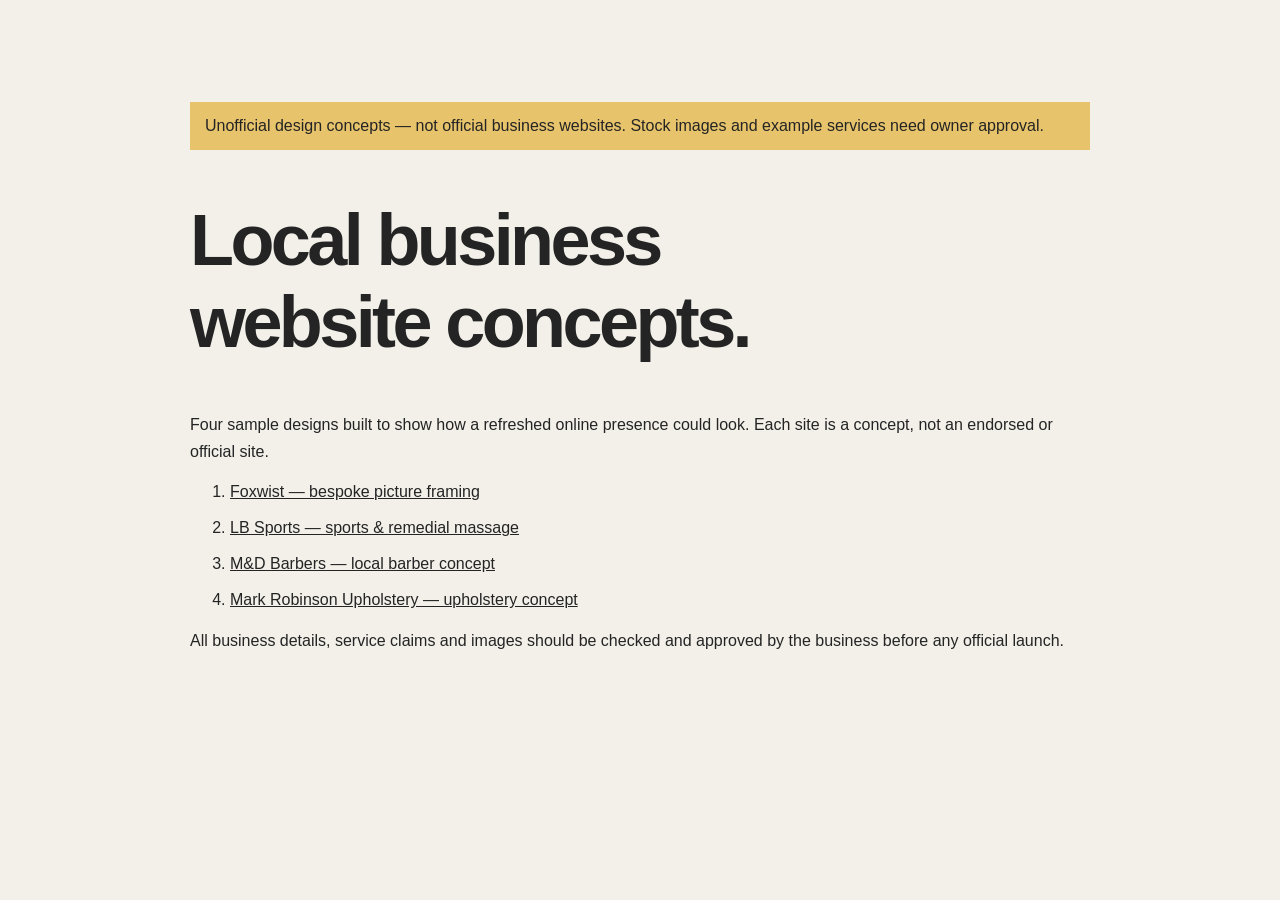
==== index.html @ 2e0d9e44 "Add four unofficial local business website concepts" ====
<!doctype html><html lang="en"><head><meta charset="utf-8"><meta name="viewport" content="width=device-width,initial-scale=1"><title>Shipston Business Website Concepts</title><style>body{font-family:Arial,sans-serif;background:#f3f0e9;color:#242424;padding:8vw;max-width:900px;margin:auto}h1{font-size:clamp(40px,7vw,72px);letter-spacing:-.05em}p{line-height:1.7}a{color:inherit}li{margin:18px 0}.notice{background:#e7c46c;padding:15px}</style></head><body><div class="notice">Unofficial design concepts — not official business websites. Stock images and example services need owner approval.</div><h1>Local business<br>website concepts.</h1><p>Four sample designs built to show how a refreshed online presence could look. Each site is a concept, not an endorsed or official site.</p><ol><li><a href="./foxwist/">Foxwist — bespoke picture framing</a></li><li><a href="./lb-sports/">LB Sports — sports & remedial massage</a></li><li><a href="./mandd-barbers/">M&D Barbers — local barber concept</a></li><li><a href="./mark-robinson-upholstery/">Mark Robinson Upholstery — upholstery concept</a></li></ol><p>All business details, service claims and images should be checked and approved by the business before any official launch.</p></body></html>
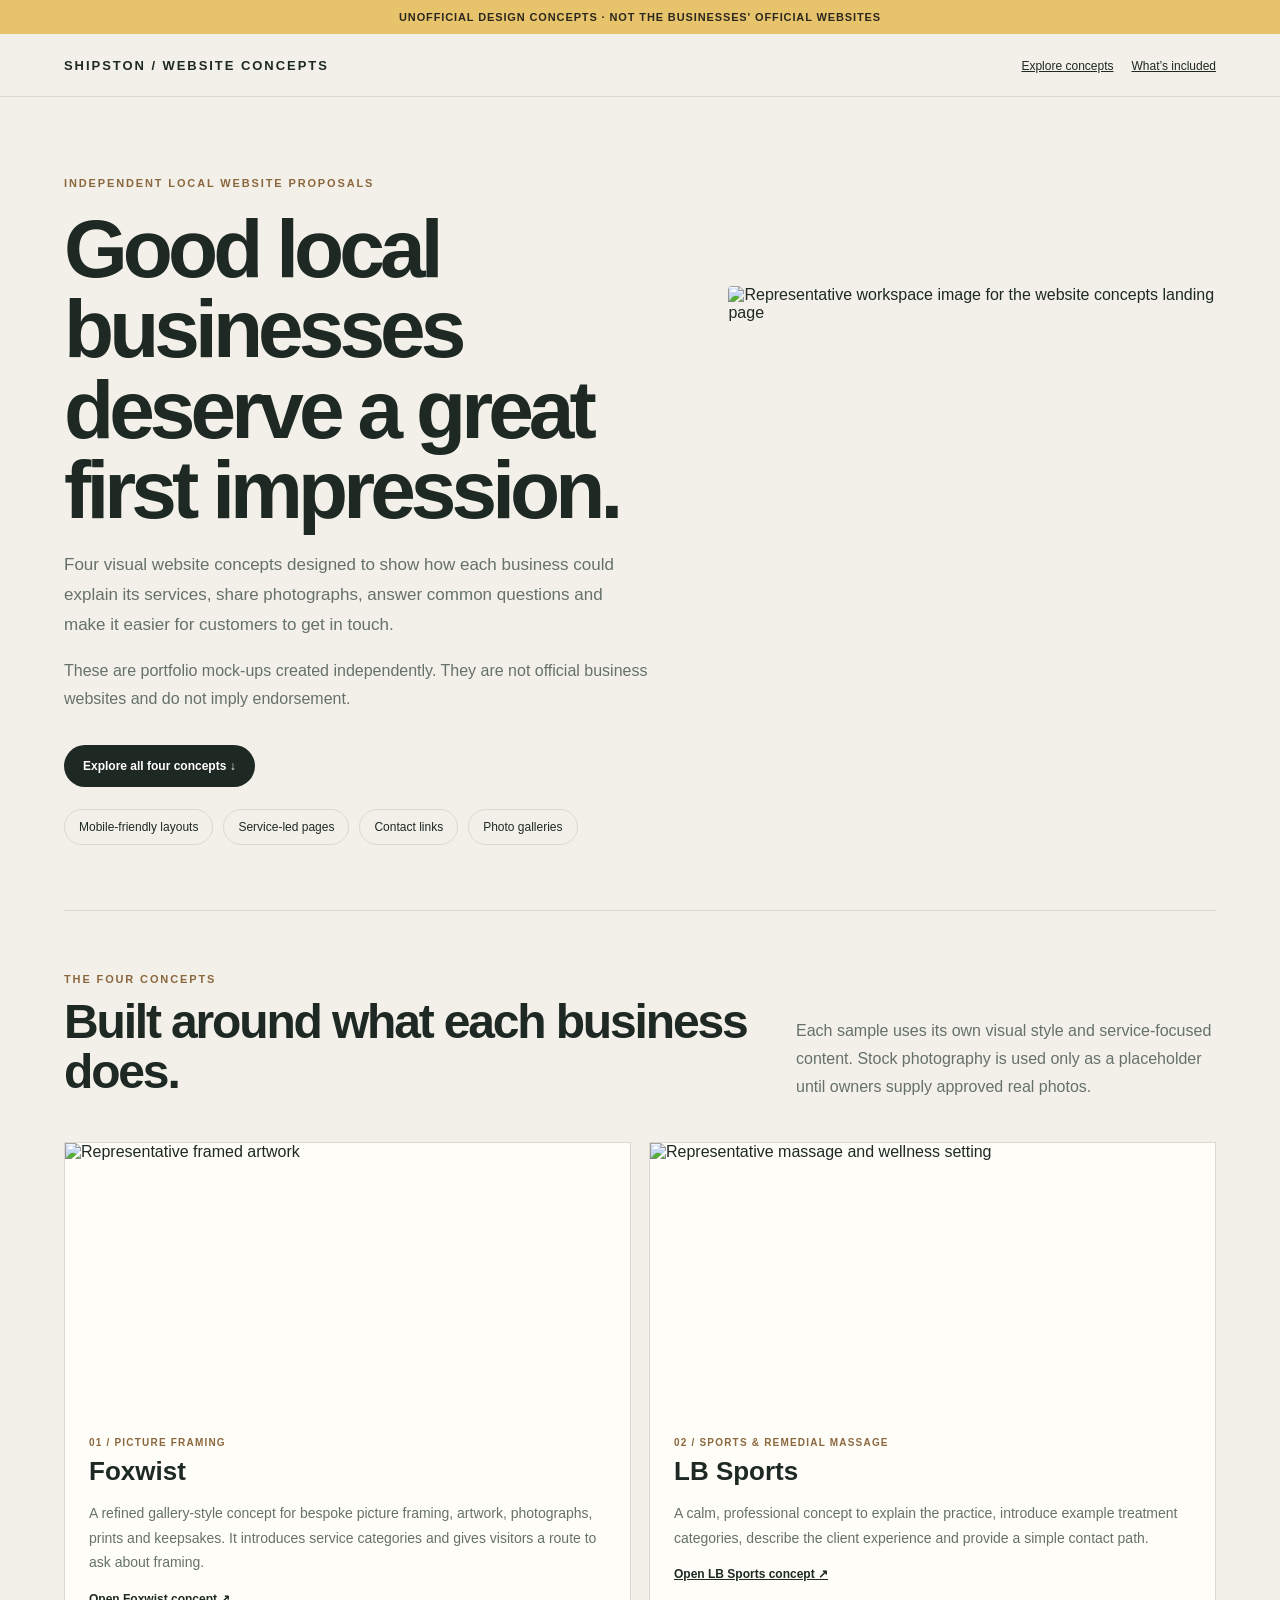
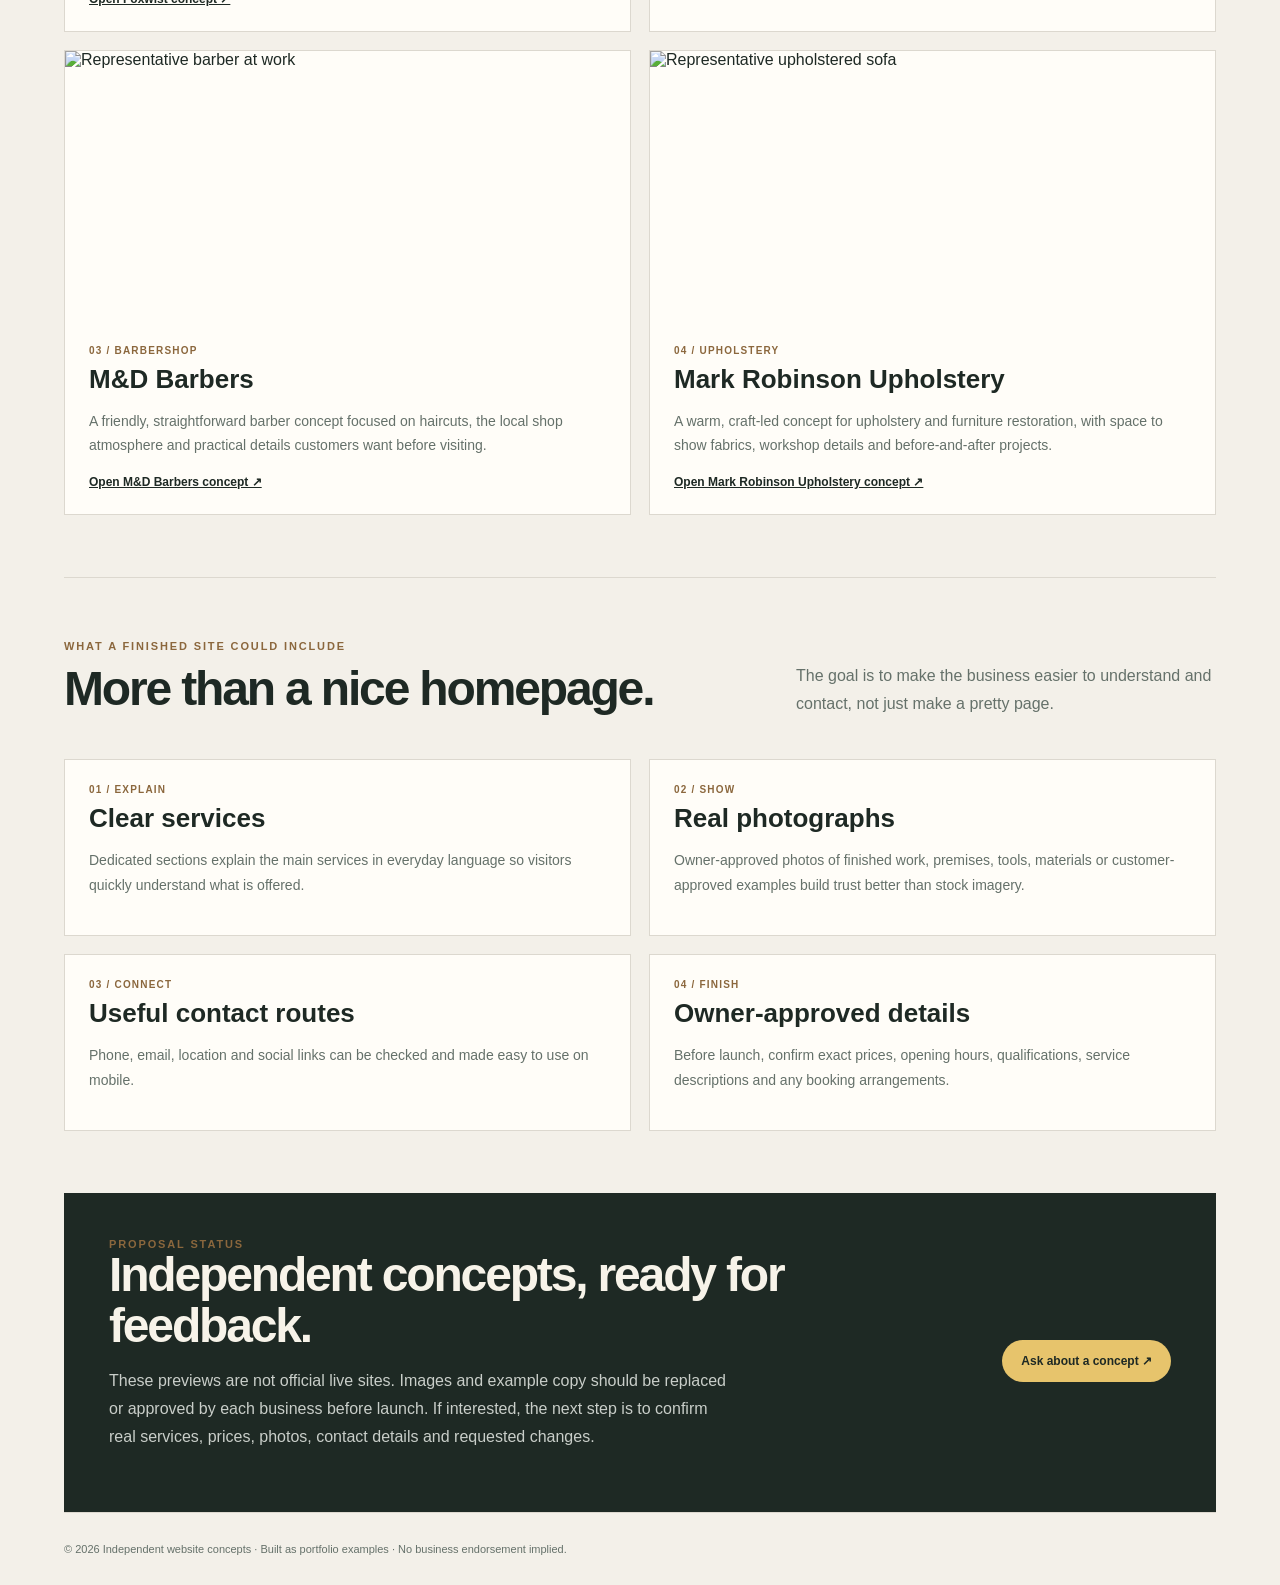
==== commit 1a627607: "Expand business concepts with photo galleries and richer homepage" ====
--- a/index.html
+++ b/index.html
@@ -1 +1,9 @@
-<!doctype html><html lang="en"><head><meta charset="utf-8"><meta name="viewport" content="width=device-width,initial-scale=1"><title>Shipston Business Website Concepts</title><style>body{font-family:Arial,sans-serif;background:#f3f0e9;color:#242424;padding:8vw;max-width:900px;margin:auto}h1{font-size:clamp(40px,7vw,72px);letter-spacing:-.05em}p{line-height:1.7}a{color:inherit}li{margin:18px 0}.notice{background:#e7c46c;padding:15px}</style></head><body><div class="notice">Unofficial design concepts — not official business websites. Stock images and example services need owner approval.</div><h1>Local business<br>website concepts.</h1><p>Four sample designs built to show how a refreshed online presence could look. Each site is a concept, not an endorsed or official site.</p><ol><li><a href="./foxwist/">Foxwist — bespoke picture framing</a></li><li><a href="./lb-sports/">LB Sports — sports & remedial massage</a></li><li><a href="./mandd-barbers/">M&D Barbers — local barber concept</a></li><li><a href="./mark-robinson-upholstery/">Mark Robinson Upholstery — upholstery concept</a></li></ol><p>All business details, service claims and images should be checked and approved by the business before any official launch.</p></body></html>+<!doctype html><html lang="en"><head><meta charset="utf-8"><meta name="viewport" content="width=device-width,initial-scale=1"><meta name="theme-color" content="#f3f0e9"><title>Shipston Business Website Concepts</title><meta name="description" content="Four independent website concepts for local Shipston-area businesses. Unofficial previews only."><style>
+:root{--bg:#f3f0e9;--ink:#1e2924;--muted:#65716a;--accent:#a77b48;--line:#dcd8cf}*{box-sizing:border-box}html{scroll-behavior:smooth}body{margin:0;background:var(--bg);color:var(--ink);font-family:Arial,sans-serif}.wrap{width:min(1160px,90vw);margin:auto}.notice{padding:11px 5vw;background:#e7c46c;color:#2c281e;text-align:center;font-size:11px;font-weight:700;letter-spacing:.08em;text-transform:uppercase}.nav{padding:22px 5vw;border-bottom:1px solid var(--line);display:flex;justify-content:space-between;gap:20px;align-items:center}.brand{font-size:13px;font-weight:800;letter-spacing:.15em}.nav a{font-size:12px;margin-left:18px;color:inherit}.hero{padding:80px 0 65px;display:grid;grid-template-columns:1fr .8fr;gap:55px;align-items:center}.eyebrow{text-transform:uppercase;letter-spacing:.17em;font-size:11px;color:#8b673d;font-weight:800}h1{font-size:clamp(44px,7vw,82px);letter-spacing:-.06em;line-height:.98;margin:20px 0}h2{font-size:clamp(30px,4vw,48px);letter-spacing:-.045em;line-height:1.05;margin:12px 0 20px}p{line-height:1.75;color:var(--muted)}.lead{font-size:17px;max-width:560px}.hero-image{height:450px;overflow:hidden;border-radius:4px}.hero-image img{width:100%;height:100%;object-fit:cover}.btn{display:inline-block;margin-top:16px;padding:14px 19px;background:var(--ink);color:#fff;text-decoration:none;font-size:12px;font-weight:700;border-radius:30px}.section{padding:62px 0;border-top:1px solid var(--line)}.section-head{display:flex;justify-content:space-between;align-items:end;gap:30px;margin-bottom:25px}.section-head p{max-width:420px}.cards{display:grid;grid-template-columns:repeat(2,minmax(0,1fr));gap:18px}.card{background:#fffdf8;border:1px solid var(--line);overflow:hidden}.card img{display:block;width:100%;height:270px;object-fit:cover}.card-body{padding:24px}.card h3{font-size:26px;margin:8px 0}.tag{font-size:10px;font-weight:800;letter-spacing:.12em;color:#8b673d;text-transform:uppercase}.card p{font-size:14px}.card a{color:inherit;font-weight:700;font-size:12px}.pill-row{display:flex;gap:10px;flex-wrap:wrap;margin-top:22px}.pill{border:1px solid var(--line);padding:10px 14px;border-radius:30px;font-size:12px}.cta{padding:45px;background:#1e2924;color:#f7f3e9;display:flex;justify-content:space-between;align-items:center;gap:30px}.cta p{color:#c9cec9;max-width:620px}.cta h2{margin:0}.cta .btn{background:#e7c46c;color:#1e2924;white-space:nowrap}.footer{padding:30px 0;font-size:11px;color:var(--muted);border-top:1px solid var(--line)}@media(max-width:760px){.nav{align-items:flex-start}.nav div:last-child{display:none}.hero{grid-template-columns:1fr;padding:50px 0;gap:25px}.hero-image{height:300px}.cards{grid-template-columns:1fr}.card img{height:240px}.section-head,.cta{display:block}.cta{padding:28px}.cta .btn{margin-top:20px}.section{padding:48px 0}}@media(prefers-reduced-motion:reduce){html{scroll-behavior:auto}}
+</style></head><body><div class="notice">Unofficial design concepts · Not the businesses' official websites</div><nav class="nav"><div class="brand">SHIPSTON / WEBSITE CONCEPTS</div><div><a href="#concepts">Explore concepts</a><a href="#approach">What’s included</a></div></nav><main class="wrap"><section class="hero"><div><div class="eyebrow">Independent local website proposals</div><h1>Good local businesses deserve a great first impression.</h1><p class="lead">Four visual website concepts designed to show how each business could explain its services, share photographs, answer common questions and make it easier for customers to get in touch.</p><p>These are portfolio mock-ups created independently. They are not official business websites and do not imply endorsement.</p><a class="btn" href="#concepts">Explore all four concepts ↓</a><div class="pill-row"><span class="pill">Mobile-friendly layouts</span><span class="pill">Service-led pages</span><span class="pill">Contact links</span><span class="pill">Photo galleries</span></div></div><div class="hero-image"><img src="https://images.unsplash.com/photo-1497366754035-f200968a6e72?auto=format&fit=crop&w=1200&q=85" alt="Representative workspace image for the website concepts landing page"></div></section>
+<section class="section" id="concepts"><div class="section-head"><div><div class="eyebrow">The four concepts</div><h2>Built around what each business does.</h2></div><p>Each sample uses its own visual style and service-focused content. Stock photography is used only as a placeholder until owners supply approved real photos.</p></div><div class="cards">
+<article class="card"><img loading="lazy" src="https://images.unsplash.com/photo-1579783902614-a3fb3927b6a5?auto=format&fit=crop&w=1000&q=85" alt="Representative framed artwork"><div class="card-body"><div class="tag">01 / Picture framing</div><h3>Foxwist</h3><p>A refined gallery-style concept for bespoke picture framing, artwork, photographs, prints and keepsakes. It introduces service categories and gives visitors a route to ask about framing.</p><a href="./foxwist/">Open Foxwist concept ↗</a></div></article>
+<article class="card"><img loading="lazy" src="https://images.unsplash.com/photo-1600334129128-685c5582fd35?auto=format&fit=crop&w=1000&q=85" alt="Representative massage and wellness setting"><div class="card-body"><div class="tag">02 / Sports & remedial massage</div><h3>LB Sports</h3><p>A calm, professional concept to explain the practice, introduce example treatment categories, describe the client experience and provide a simple contact path.</p><a href="./lb-sports/">Open LB Sports concept ↗</a></div></article>
+<article class="card"><img loading="lazy" src="https://images.unsplash.com/photo-1503951914875-452162b0f3f1?auto=format&fit=crop&w=1000&q=85" alt="Representative barber at work"><div class="card-body"><div class="tag">03 / Barbershop</div><h3>M&amp;D Barbers</h3><p>A friendly, straightforward barber concept focused on haircuts, the local shop atmosphere and practical details customers want before visiting.</p><a href="./mandd-barbers/">Open M&amp;D Barbers concept ↗</a></div></article>
+<article class="card"><img loading="lazy" src="https://images.unsplash.com/photo-1555041469-a586c61ea9bc?auto=format&fit=crop&w=1000&q=85" alt="Representative upholstered sofa"><div class="card-body"><div class="tag">04 / Upholstery</div><h3>Mark Robinson Upholstery</h3><p>A warm, craft-led concept for upholstery and furniture restoration, with space to show fabrics, workshop details and before-and-after projects.</p><a href="./mark-robinson-upholstery/">Open Mark Robinson Upholstery concept ↗</a></div></article>
+</div></section><section class="section" id="approach"><div class="section-head"><div><div class="eyebrow">What a finished site could include</div><h2>More than a nice homepage.</h2></div><p>The goal is to make the business easier to understand and contact, not just make a pretty page.</p></div><div class="cards"><article class="card"><div class="card-body"><div class="tag">01 / Explain</div><h3>Clear services</h3><p>Dedicated sections explain the main services in everyday language so visitors quickly understand what is offered.</p></div></article><article class="card"><div class="card-body"><div class="tag">02 / Show</div><h3>Real photographs</h3><p>Owner-approved photos of finished work, premises, tools, materials or customer-approved examples build trust better than stock imagery.</p></div></article><article class="card"><div class="card-body"><div class="tag">03 / Connect</div><h3>Useful contact routes</h3><p>Phone, email, location and social links can be checked and made easy to use on mobile.</p></div></article><article class="card"><div class="card-body"><div class="tag">04 / Finish</div><h3>Owner-approved details</h3><p>Before launch, confirm exact prices, opening hours, qualifications, service descriptions and any booking arrangements.</p></div></article></div></section><section class="cta"><div><div class="eyebrow">Proposal status</div><h2>Independent concepts, ready for feedback.</h2><p>These previews are not official live sites. Images and example copy should be replaced or approved by each business before launch. If interested, the next step is to confirm real services, prices, photos, contact details and requested changes.</p></div><a class="btn" href="mailto:willoughby.orchard@gmail.com?subject=Website%20concept%20enquiry">Ask about a concept ↗</a></section><footer class="footer">© 2026 Independent website concepts · Built as portfolio examples · No business endorsement implied.</footer></main></body></html>
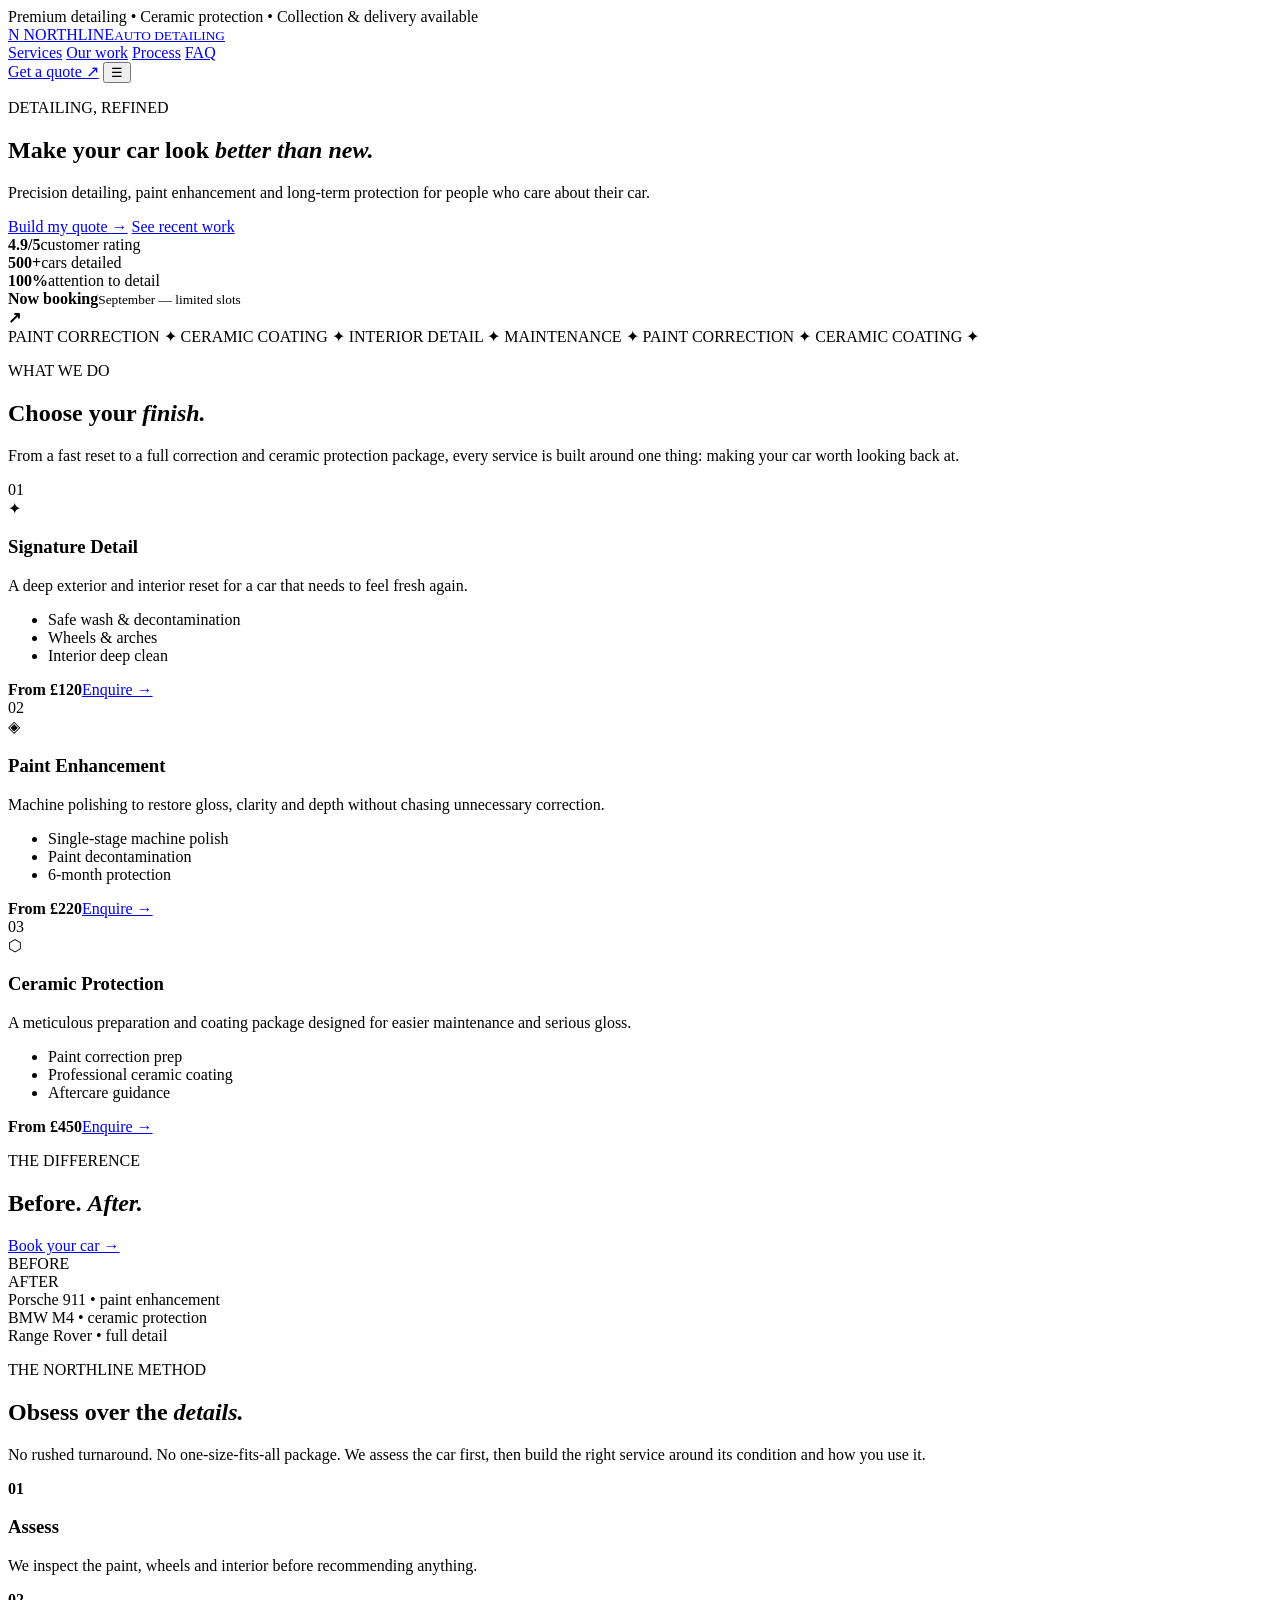
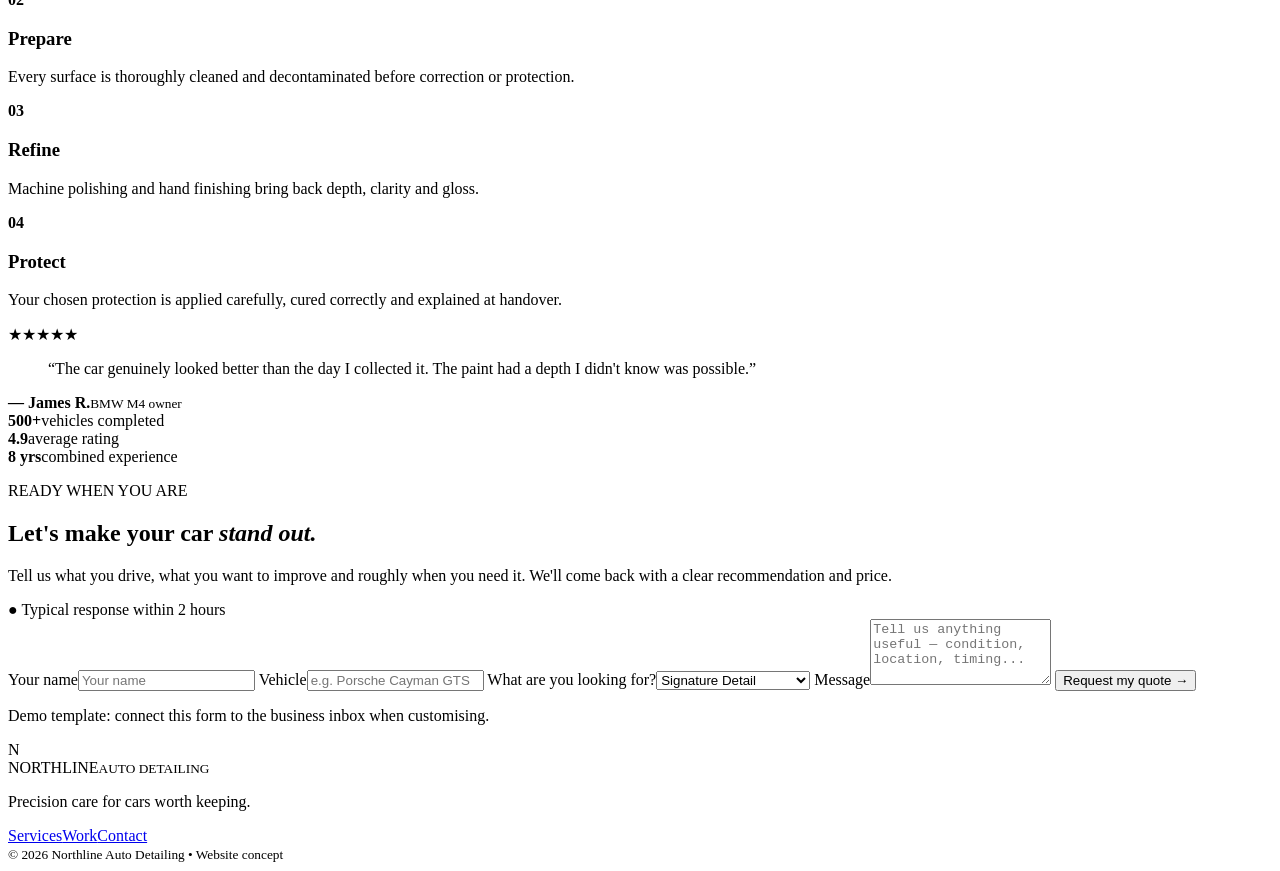
==== commit 88be0d18: "feat: build premium auto detailing sales template" ====
--- a/index.html
+++ b/index.html
@@ -1,9 +1,115 @@
-<!doctype html><html lang="en"><head><meta charset="utf-8"><meta name="viewport" content="width=device-width,initial-scale=1"><meta name="theme-color" content="#f3f0e9"><title>Shipston Business Website Concepts</title><meta name="description" content="Four independent website concepts for local Shipston-area businesses. Unofficial previews only."><style>
-:root{--bg:#f3f0e9;--ink:#1e2924;--muted:#65716a;--accent:#a77b48;--line:#dcd8cf}*{box-sizing:border-box}html{scroll-behavior:smooth}body{margin:0;background:var(--bg);color:var(--ink);font-family:Arial,sans-serif}.wrap{width:min(1160px,90vw);margin:auto}.notice{padding:11px 5vw;background:#e7c46c;color:#2c281e;text-align:center;font-size:11px;font-weight:700;letter-spacing:.08em;text-transform:uppercase}.nav{padding:22px 5vw;border-bottom:1px solid var(--line);display:flex;justify-content:space-between;gap:20px;align-items:center}.brand{font-size:13px;font-weight:800;letter-spacing:.15em}.nav a{font-size:12px;margin-left:18px;color:inherit}.hero{padding:80px 0 65px;display:grid;grid-template-columns:1fr .8fr;gap:55px;align-items:center}.eyebrow{text-transform:uppercase;letter-spacing:.17em;font-size:11px;color:#8b673d;font-weight:800}h1{font-size:clamp(44px,7vw,82px);letter-spacing:-.06em;line-height:.98;margin:20px 0}h2{font-size:clamp(30px,4vw,48px);letter-spacing:-.045em;line-height:1.05;margin:12px 0 20px}p{line-height:1.75;color:var(--muted)}.lead{font-size:17px;max-width:560px}.hero-image{height:450px;overflow:hidden;border-radius:4px}.hero-image img{width:100%;height:100%;object-fit:cover}.btn{display:inline-block;margin-top:16px;padding:14px 19px;background:var(--ink);color:#fff;text-decoration:none;font-size:12px;font-weight:700;border-radius:30px}.section{padding:62px 0;border-top:1px solid var(--line)}.section-head{display:flex;justify-content:space-between;align-items:end;gap:30px;margin-bottom:25px}.section-head p{max-width:420px}.cards{display:grid;grid-template-columns:repeat(2,minmax(0,1fr));gap:18px}.card{background:#fffdf8;border:1px solid var(--line);overflow:hidden}.card img{display:block;width:100%;height:270px;object-fit:cover}.card-body{padding:24px}.card h3{font-size:26px;margin:8px 0}.tag{font-size:10px;font-weight:800;letter-spacing:.12em;color:#8b673d;text-transform:uppercase}.card p{font-size:14px}.card a{color:inherit;font-weight:700;font-size:12px}.pill-row{display:flex;gap:10px;flex-wrap:wrap;margin-top:22px}.pill{border:1px solid var(--line);padding:10px 14px;border-radius:30px;font-size:12px}.cta{padding:45px;background:#1e2924;color:#f7f3e9;display:flex;justify-content:space-between;align-items:center;gap:30px}.cta p{color:#c9cec9;max-width:620px}.cta h2{margin:0}.cta .btn{background:#e7c46c;color:#1e2924;white-space:nowrap}.footer{padding:30px 0;font-size:11px;color:var(--muted);border-top:1px solid var(--line)}@media(max-width:760px){.nav{align-items:flex-start}.nav div:last-child{display:none}.hero{grid-template-columns:1fr;padding:50px 0;gap:25px}.hero-image{height:300px}.cards{grid-template-columns:1fr}.card img{height:240px}.section-head,.cta{display:block}.cta{padding:28px}.cta .btn{margin-top:20px}.section{padding:48px 0}}@media(prefers-reduced-motion:reduce){html{scroll-behavior:auto}}
-</style></head><body><div class="notice">Unofficial design concepts · Not the businesses' official websites</div><nav class="nav"><div class="brand">SHIPSTON / WEBSITE CONCEPTS</div><div><a href="#concepts">Explore concepts</a><a href="#approach">What’s included</a></div></nav><main class="wrap"><section class="hero"><div><div class="eyebrow">Independent local website proposals</div><h1>Good local businesses deserve a great first impression.</h1><p class="lead">Four visual website concepts designed to show how each business could explain its services, share photographs, answer common questions and make it easier for customers to get in touch.</p><p>These are portfolio mock-ups created independently. They are not official business websites and do not imply endorsement.</p><a class="btn" href="#concepts">Explore all four concepts ↓</a><div class="pill-row"><span class="pill">Mobile-friendly layouts</span><span class="pill">Service-led pages</span><span class="pill">Contact links</span><span class="pill">Photo galleries</span></div></div><div class="hero-image"><img src="https://images.unsplash.com/photo-1497366754035-f200968a6e72?auto=format&fit=crop&w=1200&q=85" alt="Representative workspace image for the website concepts landing page"></div></section>
-<section class="section" id="concepts"><div class="section-head"><div><div class="eyebrow">The four concepts</div><h2>Built around what each business does.</h2></div><p>Each sample uses its own visual style and service-focused content. Stock photography is used only as a placeholder until owners supply approved real photos.</p></div><div class="cards">
-<article class="card"><img loading="lazy" src="https://images.unsplash.com/photo-1579783902614-a3fb3927b6a5?auto=format&fit=crop&w=1000&q=85" alt="Representative framed artwork"><div class="card-body"><div class="tag">01 / Picture framing</div><h3>Foxwist</h3><p>A refined gallery-style concept for bespoke picture framing, artwork, photographs, prints and keepsakes. It introduces service categories and gives visitors a route to ask about framing.</p><a href="./foxwist/">Open Foxwist concept ↗</a></div></article>
-<article class="card"><img loading="lazy" src="https://images.unsplash.com/photo-1600334129128-685c5582fd35?auto=format&fit=crop&w=1000&q=85" alt="Representative massage and wellness setting"><div class="card-body"><div class="tag">02 / Sports & remedial massage</div><h3>LB Sports</h3><p>A calm, professional concept to explain the practice, introduce example treatment categories, describe the client experience and provide a simple contact path.</p><a href="./lb-sports/">Open LB Sports concept ↗</a></div></article>
-<article class="card"><img loading="lazy" src="https://images.unsplash.com/photo-1503951914875-452162b0f3f1?auto=format&fit=crop&w=1000&q=85" alt="Representative barber at work"><div class="card-body"><div class="tag">03 / Barbershop</div><h3>M&amp;D Barbers</h3><p>A friendly, straightforward barber concept focused on haircuts, the local shop atmosphere and practical details customers want before visiting.</p><a href="./mandd-barbers/">Open M&amp;D Barbers concept ↗</a></div></article>
-<article class="card"><img loading="lazy" src="https://images.unsplash.com/photo-1555041469-a586c61ea9bc?auto=format&fit=crop&w=1000&q=85" alt="Representative upholstered sofa"><div class="card-body"><div class="tag">04 / Upholstery</div><h3>Mark Robinson Upholstery</h3><p>A warm, craft-led concept for upholstery and furniture restoration, with space to show fabrics, workshop details and before-and-after projects.</p><a href="./mark-robinson-upholstery/">Open Mark Robinson Upholstery concept ↗</a></div></article>
-</div></section><section class="section" id="approach"><div class="section-head"><div><div class="eyebrow">What a finished site could include</div><h2>More than a nice homepage.</h2></div><p>The goal is to make the business easier to understand and contact, not just make a pretty page.</p></div><div class="cards"><article class="card"><div class="card-body"><div class="tag">01 / Explain</div><h3>Clear services</h3><p>Dedicated sections explain the main services in everyday language so visitors quickly understand what is offered.</p></div></article><article class="card"><div class="card-body"><div class="tag">02 / Show</div><h3>Real photographs</h3><p>Owner-approved photos of finished work, premises, tools, materials or customer-approved examples build trust better than stock imagery.</p></div></article><article class="card"><div class="card-body"><div class="tag">03 / Connect</div><h3>Useful contact routes</h3><p>Phone, email, location and social links can be checked and made easy to use on mobile.</p></div></article><article class="card"><div class="card-body"><div class="tag">04 / Finish</div><h3>Owner-approved details</h3><p>Before launch, confirm exact prices, opening hours, qualifications, service descriptions and any booking arrangements.</p></div></article></div></section><section class="cta"><div><div class="eyebrow">Proposal status</div><h2>Independent concepts, ready for feedback.</h2><p>These previews are not official live sites. Images and example copy should be replaced or approved by each business before launch. If interested, the next step is to confirm real services, prices, photos, contact details and requested changes.</p></div><a class="btn" href="mailto:willoughby.orchard@gmail.com?subject=Website%20concept%20enquiry">Ask about a concept ↗</a></section><footer class="footer">© 2026 Independent website concepts · Built as portfolio examples · No business endorsement implied.</footer></main></body></html>+<!doctype html>
+<html lang="en">
+<head>
+  <meta charset="utf-8">
+  <meta name="viewport" content="width=device-width, initial-scale=1">
+  <meta name="description" content="Premium vehicle detailing and ceramic coating. Studio-grade finish, delivered with obsessive attention to detail.">
+  <title>Northline Auto Detailing — Paintwork, Protection & Detail</title>
+  <link rel="preconnect" href="https://fonts.googleapis.com">
+  <link rel="preconnect" href="https://fonts.gstatic.com" crossorigin>
+  <link href="https://fonts.googleapis.com/css2?family=DM+Sans:wght@400;500;600;700&family=Manrope:wght@500;600;700;800&display=swap" rel="stylesheet">
+  <link rel="stylesheet" href="styles.css">
+</head>
+<body>
+  <div class="announcement">Premium detailing • Ceramic protection • Collection & delivery available</div>
+
+  <header class="nav">
+    <a class="brand" href="#top" aria-label="Northline home">
+      <span class="brand-mark">N</span>
+      <span>NORTHLINE<small>AUTO DETAILING</small></span>
+    </a>
+    <nav>
+      <a href="#services">Services</a>
+      <a href="#work">Our work</a>
+      <a href="#process">Process</a>
+      <a href="#faq">FAQ</a>
+    </nav>
+    <a class="nav-cta" href="#quote">Get a quote <span>↗</span></a>
+    <button class="menu" aria-label="Open menu">☰</button>
+  </header>
+
+  <main id="top">
+    <section class="hero">
+      <div class="hero-copy reveal">
+        <p class="eyebrow"><span></span> DETAILING, REFINED</p>
+        <h1>Make your car look <em>better than new.</em></h1>
+        <p class="lede">Precision detailing, paint enhancement and long-term protection for people who care about their car.</p>
+        <div class="hero-actions">
+          <a class="button primary" href="#quote">Build my quote <span>→</span></a>
+          <a class="button ghost" href="#work">See recent work</a>
+        </div>
+        <div class="trust-row">
+          <div><strong>4.9/5</strong><span>customer rating</span></div>
+          <div><strong>500+</strong><span>cars detailed</span></div>
+          <div><strong>100%</strong><span>attention to detail</span></div>
+        </div>
+      </div>
+      <div class="hero-visual">
+        <div class="hero-image"></div>
+        <div class="floating-card"><span class="dot"></span><div><strong>Now booking</strong><small>September — limited slots</small></div><b>↗</b></div>
+      </div>
+    </section>
+
+    <section class="marquee"><div>PAINT CORRECTION <span>✦</span> CERAMIC COATING <span>✦</span> INTERIOR DETAIL <span>✦</span> MAINTENANCE <span>✦</span> PAINT CORRECTION <span>✦</span> CERAMIC COATING <span>✦</span></div></section>
+
+    <section class="section services" id="services">
+      <div class="section-head reveal"><div><p class="eyebrow">WHAT WE DO</p><h2>Choose your <em>finish.</em></h2></div><p>From a fast reset to a full correction and ceramic protection package, every service is built around one thing: making your car worth looking back at.</p></div>
+      <div class="service-grid">
+        <article class="service-card featured reveal"><span class="number">01</span><div class="service-icon">✦</div><h3>Signature Detail</h3><p>A deep exterior and interior reset for a car that needs to feel fresh again.</p><ul><li>Safe wash & decontamination</li><li>Wheels & arches</li><li>Interior deep clean</li></ul><div class="service-bottom"><strong>From £120</strong><a href="#quote">Enquire →</a></div></article>
+        <article class="service-card reveal"><span class="number">02</span><div class="service-icon">◈</div><h3>Paint Enhancement</h3><p>Machine polishing to restore gloss, clarity and depth without chasing unnecessary correction.</p><ul><li>Single-stage machine polish</li><li>Paint decontamination</li><li>6-month protection</li></ul><div class="service-bottom"><strong>From £220</strong><a href="#quote">Enquire →</a></div></article>
+        <article class="service-card reveal"><span class="number">03</span><div class="service-icon">⬡</div><h3>Ceramic Protection</h3><p>A meticulous preparation and coating package designed for easier maintenance and serious gloss.</p><ul><li>Paint correction prep</li><li>Professional ceramic coating</li><li>Aftercare guidance</li></ul><div class="service-bottom"><strong>From £450</strong><a href="#quote">Enquire →</a></div></article>
+      </div>
+    </section>
+
+    <section class="section work" id="work">
+      <div class="section-head reveal"><div><p class="eyebrow">THE DIFFERENCE</p><h2>Before. <em>After.</em></h2></div><a class="text-link" href="#quote">Book your car →</a></div>
+      <div class="before-after reveal">
+        <div class="work-panel before"><span>BEFORE</span><div class="work-image img-before"></div></div>
+        <div class="work-panel after"><span>AFTER</span><div class="work-image img-after"></div></div>
+        <div class="slider-line"><i></i></div>
+      </div>
+      <div class="gallery">
+        <div class="gallery-item tall reveal"><div class="gallery-image g1"></div><span>Porsche 911 • paint enhancement</span></div>
+        <div class="gallery-item reveal"><div class="gallery-image g2"></div><span>BMW M4 • ceramic protection</span></div>
+        <div class="gallery-item reveal"><div class="gallery-image g3"></div><span>Range Rover • full detail</span></div>
+      </div>
+    </section>
+
+    <section class="dark-section" id="process">
+      <div class="section-head reveal"><div><p class="eyebrow">THE NORTHLINE METHOD</p><h2>Obsess over the <em>details.</em></h2></div><p>No rushed turnaround. No one-size-fits-all package. We assess the car first, then build the right service around its condition and how you use it.</p></div>
+      <div class="process-grid">
+        <div class="process reveal"><b>01</b><h3>Assess</h3><p>We inspect the paint, wheels and interior before recommending anything.</p></div>
+        <div class="process reveal"><b>02</b><h3>Prepare</h3><p>Every surface is thoroughly cleaned and decontaminated before correction or protection.</p></div>
+        <div class="process reveal"><b>03</b><h3>Refine</h3><p>Machine polishing and hand finishing bring back depth, clarity and gloss.</p></div>
+        <div class="process reveal"><b>04</b><h3>Protect</h3><p>Your chosen protection is applied carefully, cured correctly and explained at handover.</p></div>
+      </div>
+    </section>
+
+    <section class="section proof">
+      <div class="proof-card reveal"><span>★★★★★</span><blockquote>“The car genuinely looked better than the day I collected it. The paint had a depth I didn't know was possible.”</blockquote><strong>— James R.</strong><small>BMW M4 owner</small></div>
+      <div class="proof-stats reveal"><div><strong>500+</strong><span>vehicles completed</span></div><div><strong>4.9</strong><span>average rating</span></div><div><strong>8 yrs</strong><span>combined experience</span></div></div>
+    </section>
+
+    <section class="section quote" id="quote">
+      <div class="quote-copy reveal"><p class="eyebrow">READY WHEN YOU ARE</p><h2>Let's make your car <em>stand out.</em></h2><p>Tell us what you drive, what you want to improve and roughly when you need it. We'll come back with a clear recommendation and price.</p><div class="contact-note"><span>●</span> Typical response within 2 hours</div></div>
+      <form class="quote-form reveal" id="quoteForm">
+        <label>Your name<input name="name" required placeholder="Your name"></label>
+        <label>Vehicle<input name="vehicle" required placeholder="e.g. Porsche Cayman GTS"></label>
+        <label>What are you looking for?<select name="service"><option>Signature Detail</option><option>Paint Enhancement</option><option>Ceramic Protection</option><option>Not sure — advise me</option></select></label>
+        <label>Message<textarea name="message" rows="4" placeholder="Tell us anything useful — condition, location, timing..."></textarea></label>
+        <button class="button primary" type="submit">Request my quote <span>→</span></button>
+        <p class="form-note">Demo template: connect this form to the business inbox when customising.</p>
+      </form>
+    </section>
+  </main>
+
+  <footer>
+    <div class="footer-brand"><span class="brand-mark">N</span><div>NORTHLINE<small>AUTO DETAILING</small></div></div>
+    <p>Precision care for cars worth keeping.</p>
+    <div class="footer-links"><a href="#services">Services</a><a href="#work">Work</a><a href="#quote">Contact</a></div>
+    <small>© 2026 Northline Auto Detailing • Website concept</small>
+  </footer>
+
+  <script src="script.js"></script>
+</body>
+</html>
